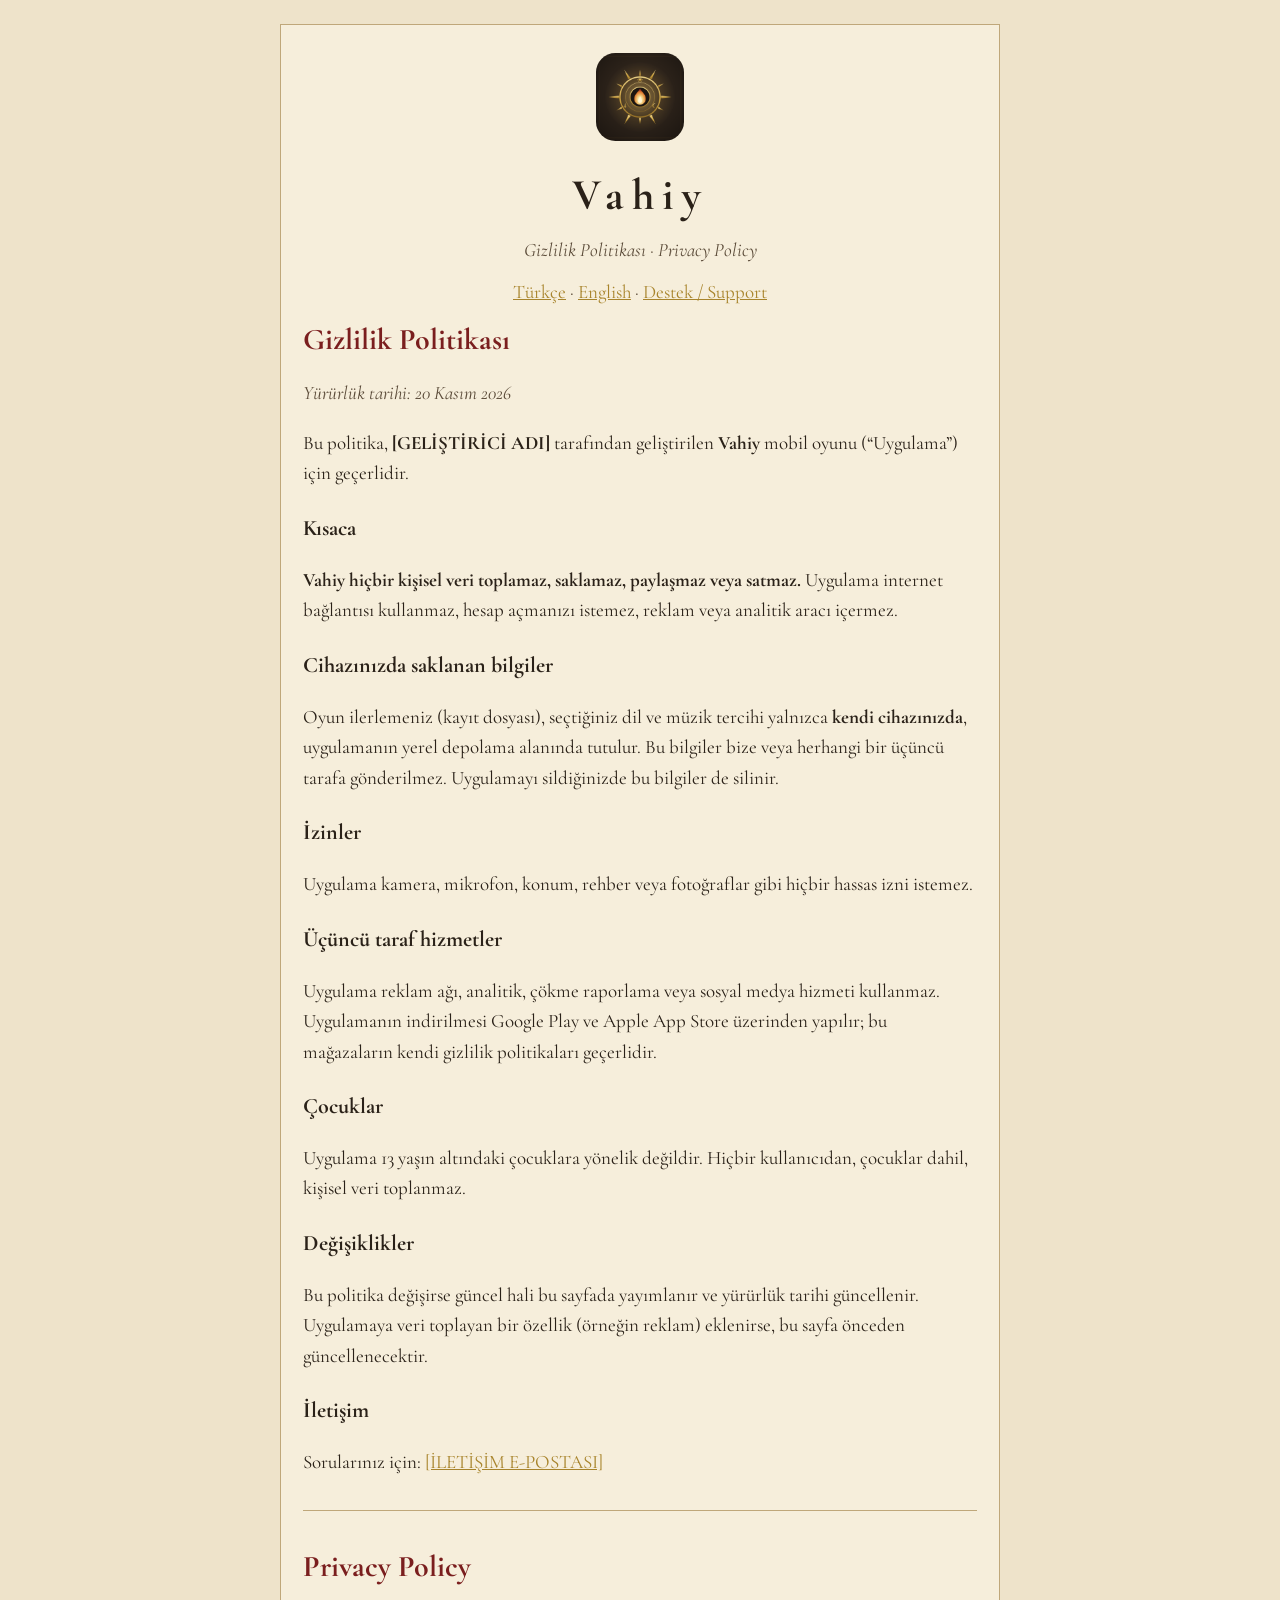
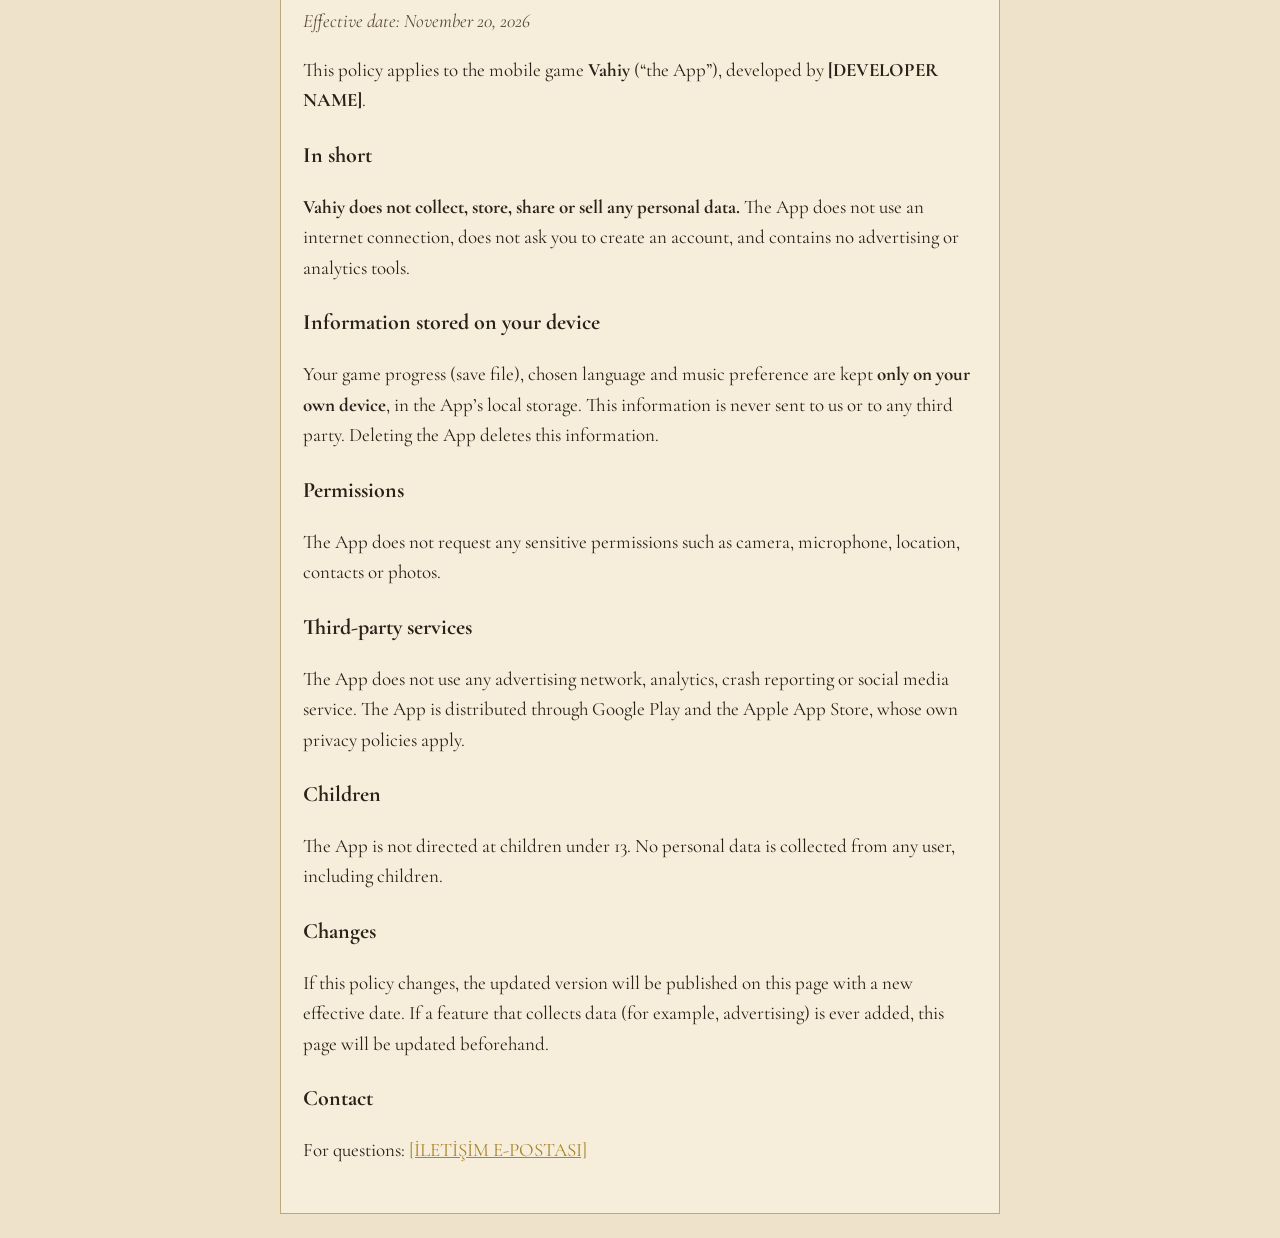
==== privacy.html @ 7a1881d5 "first commit" ====
<!doctype html>
<html lang="tr">
<head>
<meta charset="utf-8">
<meta name="viewport" content="width=device-width, initial-scale=1">
<title>Vahiy — Gizlilik Politikası / Privacy Policy</title>
<link rel="icon" href="icon.png">
<link rel="stylesheet" href="style.css">
</head>
<body>
<main>
  <header>
    <img src="icon.png" alt="" width="88" height="88">
    <h1>Vahiy</h1>
    <p class="sub">Gizlilik Politikası · Privacy Policy</p>
    <nav><a href="#tr">Türkçe</a> · <a href="#en">English</a> · <a href="index.html">Destek / Support</a></nav>
  </header>

  <section id="tr">
    <h2>Gizlilik Politikası</h2>
    <p class="date">Yürürlük tarihi: 20 Kasım 2026</p>

    <p>Bu politika, <strong>[GELİŞTİRİCİ ADI]</strong> tarafından geliştirilen <strong>Vahiy</strong> mobil oyunu (“Uygulama”) için geçerlidir.</p>

    <h3>Kısaca</h3>
    <p><strong>Vahiy hiçbir kişisel veri toplamaz, saklamaz, paylaşmaz veya satmaz.</strong> Uygulama internet bağlantısı kullanmaz, hesap açmanızı istemez, reklam veya analitik aracı içermez.</p>

    <h3>Cihazınızda saklanan bilgiler</h3>
    <p>Oyun ilerlemeniz (kayıt dosyası), seçtiğiniz dil ve müzik tercihi yalnızca <strong>kendi cihazınızda</strong>, uygulamanın yerel depolama alanında tutulur. Bu bilgiler bize veya herhangi bir üçüncü tarafa gönderilmez. Uygulamayı sildiğinizde bu bilgiler de silinir.</p>

    <h3>İzinler</h3>
    <p>Uygulama kamera, mikrofon, konum, rehber veya fotoğraflar gibi hiçbir hassas izni istemez.</p>

    <h3>Üçüncü taraf hizmetler</h3>
    <p>Uygulama reklam ağı, analitik, çökme raporlama veya sosyal medya hizmeti kullanmaz. Uygulamanın indirilmesi Google Play ve Apple App Store üzerinden yapılır; bu mağazaların kendi gizlilik politikaları geçerlidir.</p>

    <h3>Çocuklar</h3>
    <p>Uygulama 13 yaşın altındaki çocuklara yönelik değildir. Hiçbir kullanıcıdan, çocuklar dahil, kişisel veri toplanmaz.</p>

    <h3>Değişiklikler</h3>
    <p>Bu politika değişirse güncel hali bu sayfada yayımlanır ve yürürlük tarihi güncellenir. Uygulamaya veri toplayan bir özellik (örneğin reklam) eklenirse, bu sayfa önceden güncellenecektir.</p>

    <h3>İletişim</h3>
    <p>Sorularınız için: <a href="mailto:[İLETİŞİM E-POSTASI]">[İLETİŞİM E-POSTASI]</a></p>
  </section>

  <hr>

  <section id="en" lang="en">
    <h2>Privacy Policy</h2>
    <p class="date">Effective date: November 20, 2026</p>

    <p>This policy applies to the mobile game <strong>Vahiy</strong> (“the App”), developed by <strong>[DEVELOPER NAME]</strong>.</p>

    <h3>In short</h3>
    <p><strong>Vahiy does not collect, store, share or sell any personal data.</strong> The App does not use an internet connection, does not ask you to create an account, and contains no advertising or analytics tools.</p>

    <h3>Information stored on your device</h3>
    <p>Your game progress (save file), chosen language and music preference are kept <strong>only on your own device</strong>, in the App’s local storage. This information is never sent to us or to any third party. Deleting the App deletes this information.</p>

    <h3>Permissions</h3>
    <p>The App does not request any sensitive permissions such as camera, microphone, location, contacts or photos.</p>

    <h3>Third-party services</h3>
    <p>The App does not use any advertising network, analytics, crash reporting or social media service. The App is distributed through Google Play and the Apple App Store, whose own privacy policies apply.</p>

    <h3>Children</h3>
    <p>The App is not directed at children under 13. No personal data is collected from any user, including children.</p>

    <h3>Changes</h3>
    <p>If this policy changes, the updated version will be published on this page with a new effective date. If a feature that collects data (for example, advertising) is ever added, this page will be updated beforehand.</p>

    <h3>Contact</h3>
    <p>For questions: <a href="mailto:[İLETİŞİM E-POSTASI]">[İLETİŞİM E-POSTASI]</a></p>
  </section>
</main>
</body>
</html>
---- style.css ----
@import url('https://fonts.googleapis.com/css2?family=Cormorant+Garamond:ital,wght@0,400;0,600;0,700;1,400&display=swap');

:root {
  --bg: #eee3ca;
  --paper: #f6eedb;
  --ink: #2a2118;
  --soft: #5a4a38;
  --gold: #a8842c;
  --crimson: #7a1e1e;
  --rule: #bfa77a;
}
@media (prefers-color-scheme: dark) {
  :root {
    --bg: #1c1611;
    --paper: #2a2119;
    --ink: #eee3ca;
    --soft: #c9b896;
    --gold: #d4a945;
    --crimson: #e08a6a;
    --rule: #5a4a32;
  }
}
* { box-sizing: border-box; }
body {
  margin: 0;
  background: var(--bg);
  color: var(--ink);
  font: 19px/1.6 'Cormorant Garamond', Georgia, serif;
}
main {
  max-width: 720px;
  margin: 24px auto;
  padding: 28px 22px;
  background: var(--paper);
  border: 1px solid var(--rule);
}
header { text-align: center; }
header img { border-radius: 22%; }
h1 { font-size: 44px; letter-spacing: 8px; margin: 10px 0 4px; }
h2 { color: var(--crimson); font-size: 30px; margin-top: 8px; }
h3 { font-size: 22px; margin: 22px 0 4px; }
.sub { color: var(--soft); font-style: italic; margin: 0 0 12px; }
.date { color: var(--soft); font-style: italic; margin-top: -10px; }
nav, footer { text-align: center; color: var(--soft); }
a { color: var(--gold); }
hr { border: 0; border-top: 1px solid var(--rule); margin: 32px 0; }
dt { font-weight: 700; margin-top: 14px; }
dd { margin: 2px 0 0; color: var(--soft); }
footer { margin-top: 28px; font-size: 16px; }
@media (max-width: 480px) {
  main { margin: 0; border: 0; padding: 22px 16px; }
  h1 { font-size: 36px; }
}
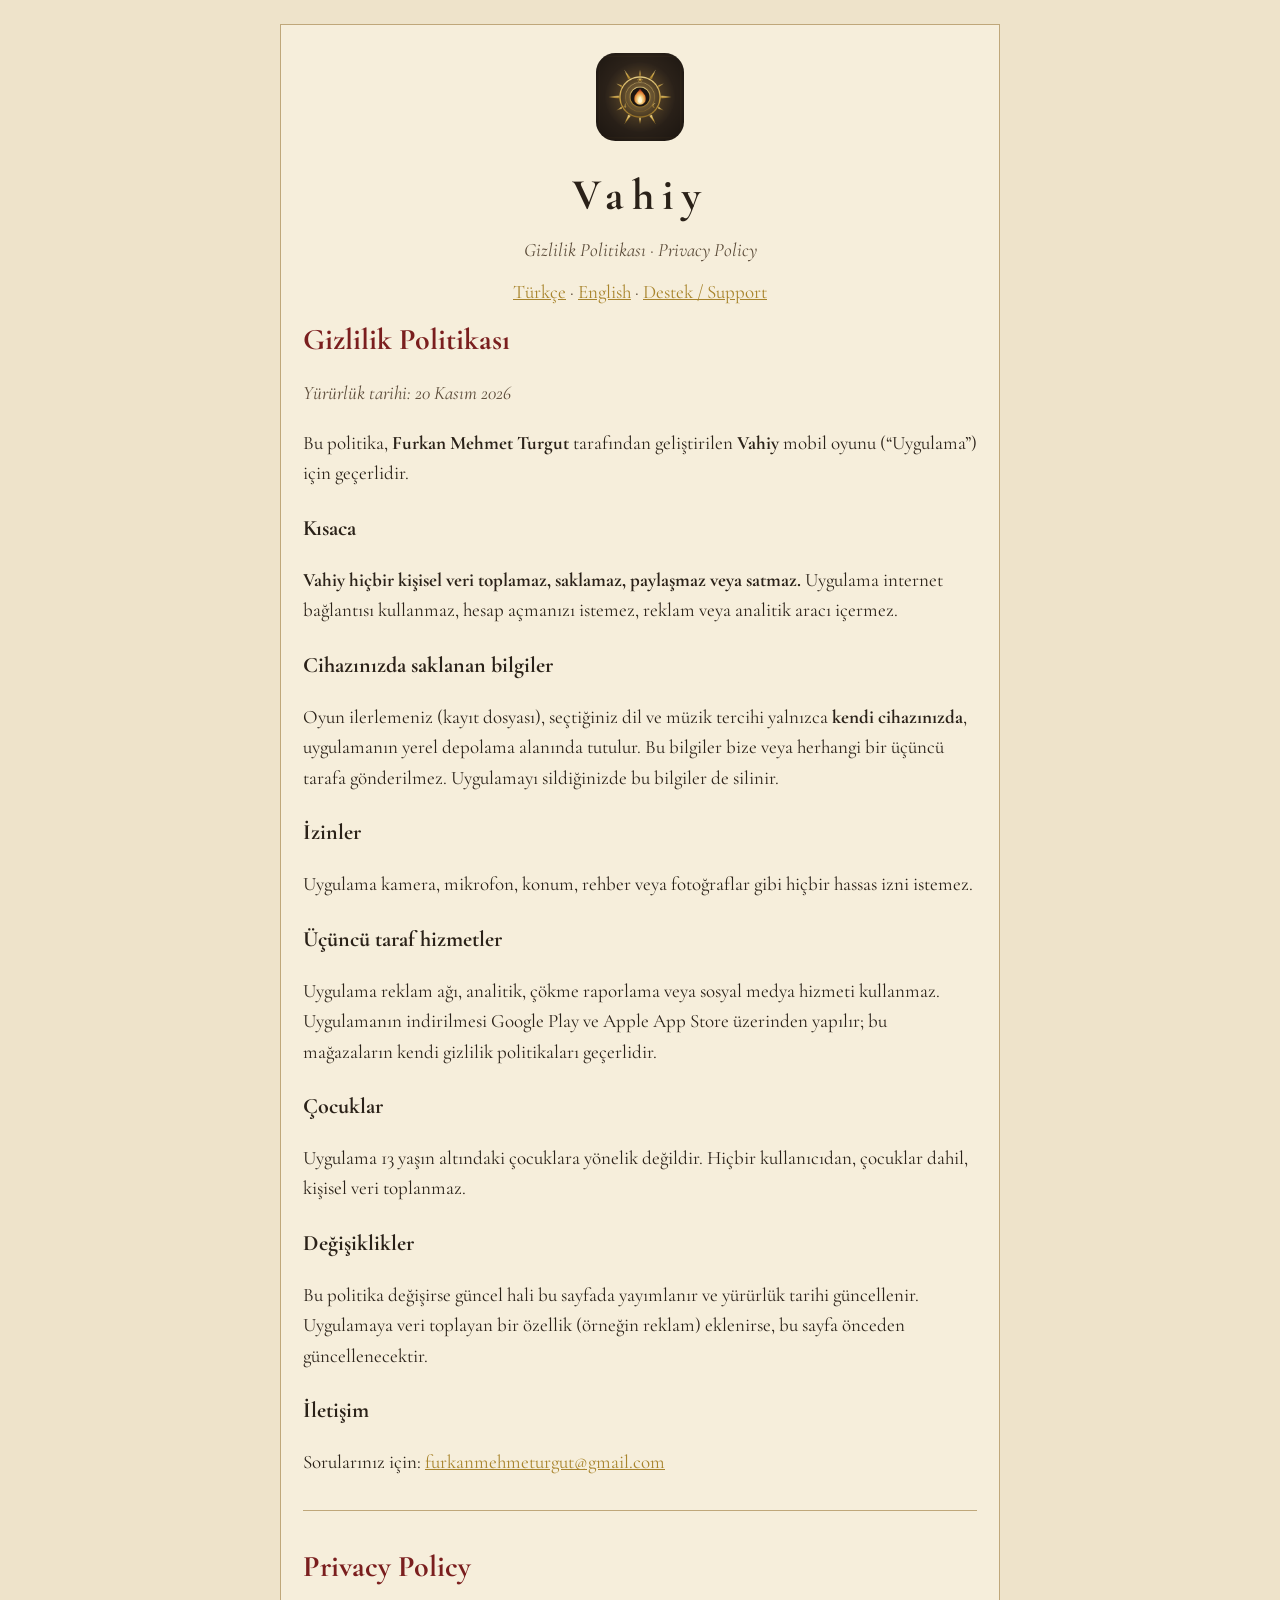
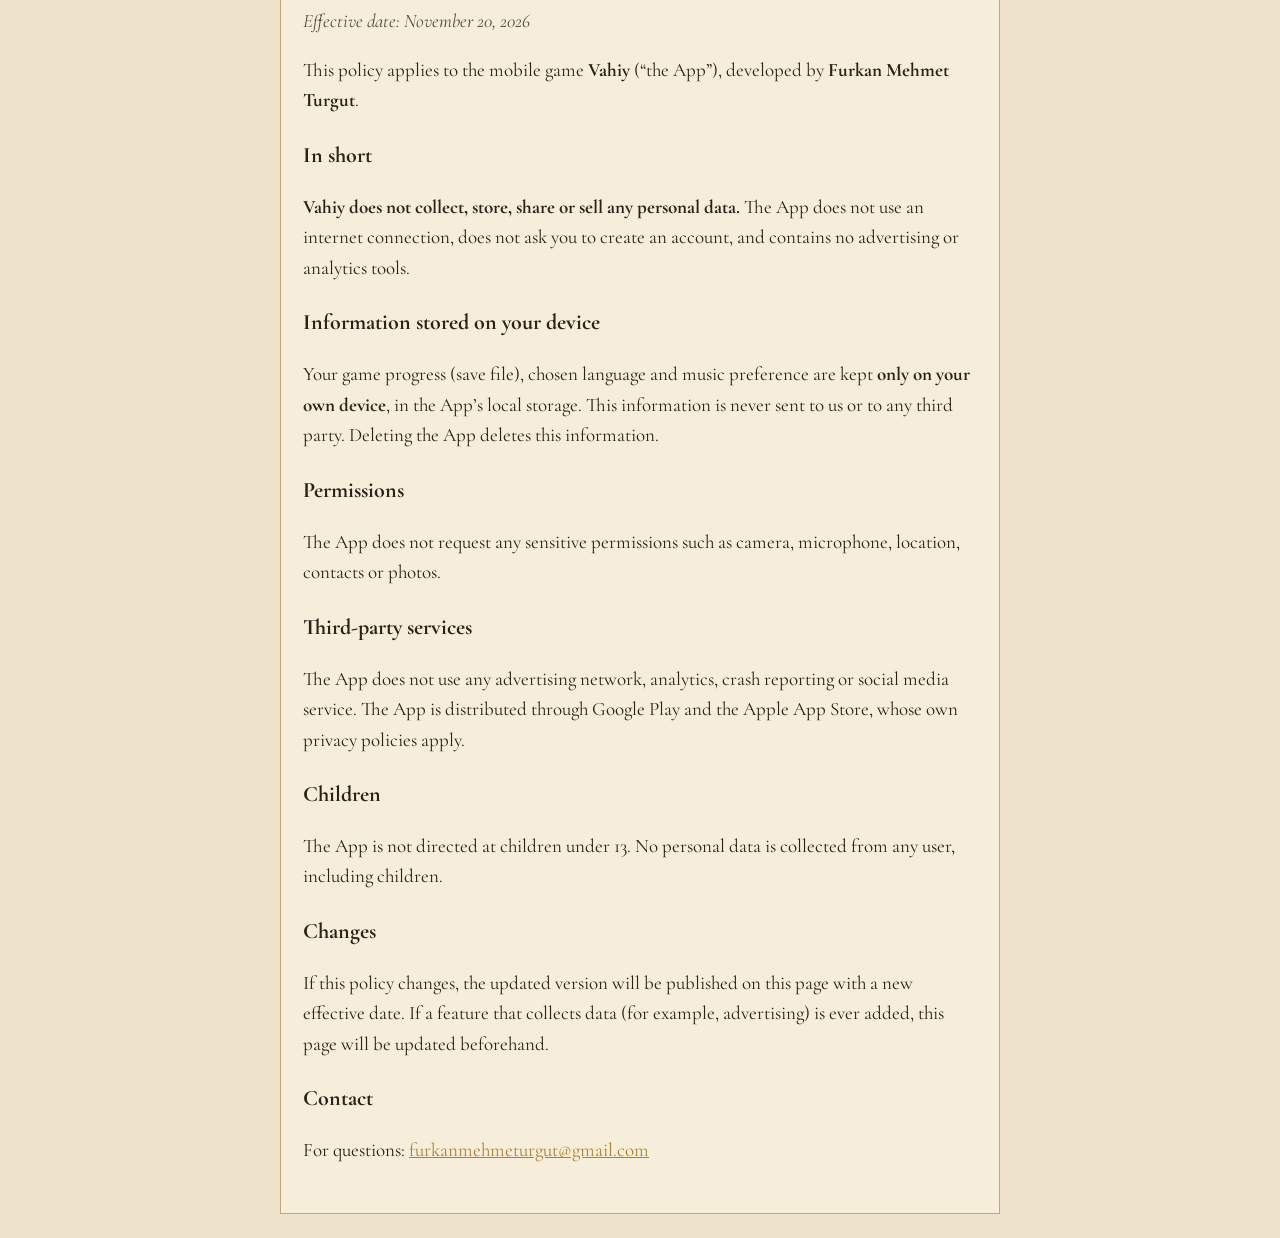
==== commit 8c893553: "update contact email in support and privacy policy pages" ====
--- a/privacy.html
+++ b/privacy.html
@@ -20,7 +20,7 @@
     <h2>Gizlilik Politikası</h2>
     <p class="date">Yürürlük tarihi: 20 Kasım 2026</p>
 
-    <p>Bu politika, <strong>[GELİŞTİRİCİ ADI]</strong> tarafından geliştirilen <strong>Vahiy</strong> mobil oyunu (“Uygulama”) için geçerlidir.</p>
+    <p>Bu politika, <strong>Furkan Mehmet Turgut</strong> tarafından geliştirilen <strong>Vahiy</strong> mobil oyunu (“Uygulama”) için geçerlidir.</p>
 
     <h3>Kısaca</h3>
     <p><strong>Vahiy hiçbir kişisel veri toplamaz, saklamaz, paylaşmaz veya satmaz.</strong> Uygulama internet bağlantısı kullanmaz, hesap açmanızı istemez, reklam veya analitik aracı içermez.</p>
@@ -41,7 +41,7 @@
     <p>Bu politika değişirse güncel hali bu sayfada yayımlanır ve yürürlük tarihi güncellenir. Uygulamaya veri toplayan bir özellik (örneğin reklam) eklenirse, bu sayfa önceden güncellenecektir.</p>
 
     <h3>İletişim</h3>
-    <p>Sorularınız için: <a href="mailto:[İLETİŞİM E-POSTASI]">[İLETİŞİM E-POSTASI]</a></p>
+    <p>Sorularınız için: <a href="mailto:furkanmehmeturgut@gmail.com">furkanmehmeturgut@gmail.com</a></p>
   </section>
 
   <hr>
@@ -50,7 +50,7 @@
     <h2>Privacy Policy</h2>
     <p class="date">Effective date: November 20, 2026</p>
 
-    <p>This policy applies to the mobile game <strong>Vahiy</strong> (“the App”), developed by <strong>[DEVELOPER NAME]</strong>.</p>
+    <p>This policy applies to the mobile game <strong>Vahiy</strong> (“the App”), developed by <strong>Furkan Mehmet Turgut</strong>.</p>
 
     <h3>In short</h3>
     <p><strong>Vahiy does not collect, store, share or sell any personal data.</strong> The App does not use an internet connection, does not ask you to create an account, and contains no advertising or analytics tools.</p>
@@ -71,7 +71,7 @@
     <p>If this policy changes, the updated version will be published on this page with a new effective date. If a feature that collects data (for example, advertising) is ever added, this page will be updated beforehand.</p>
 
     <h3>Contact</h3>
-    <p>For questions: <a href="mailto:[İLETİŞİM E-POSTASI]">[İLETİŞİM E-POSTASI]</a></p>
+    <p>For questions: <a href="mailto:furkanmehmeturgut@gmail.com">furkanmehmeturgut@gmail.com</a></p>
   </section>
 </main>
 </body>
